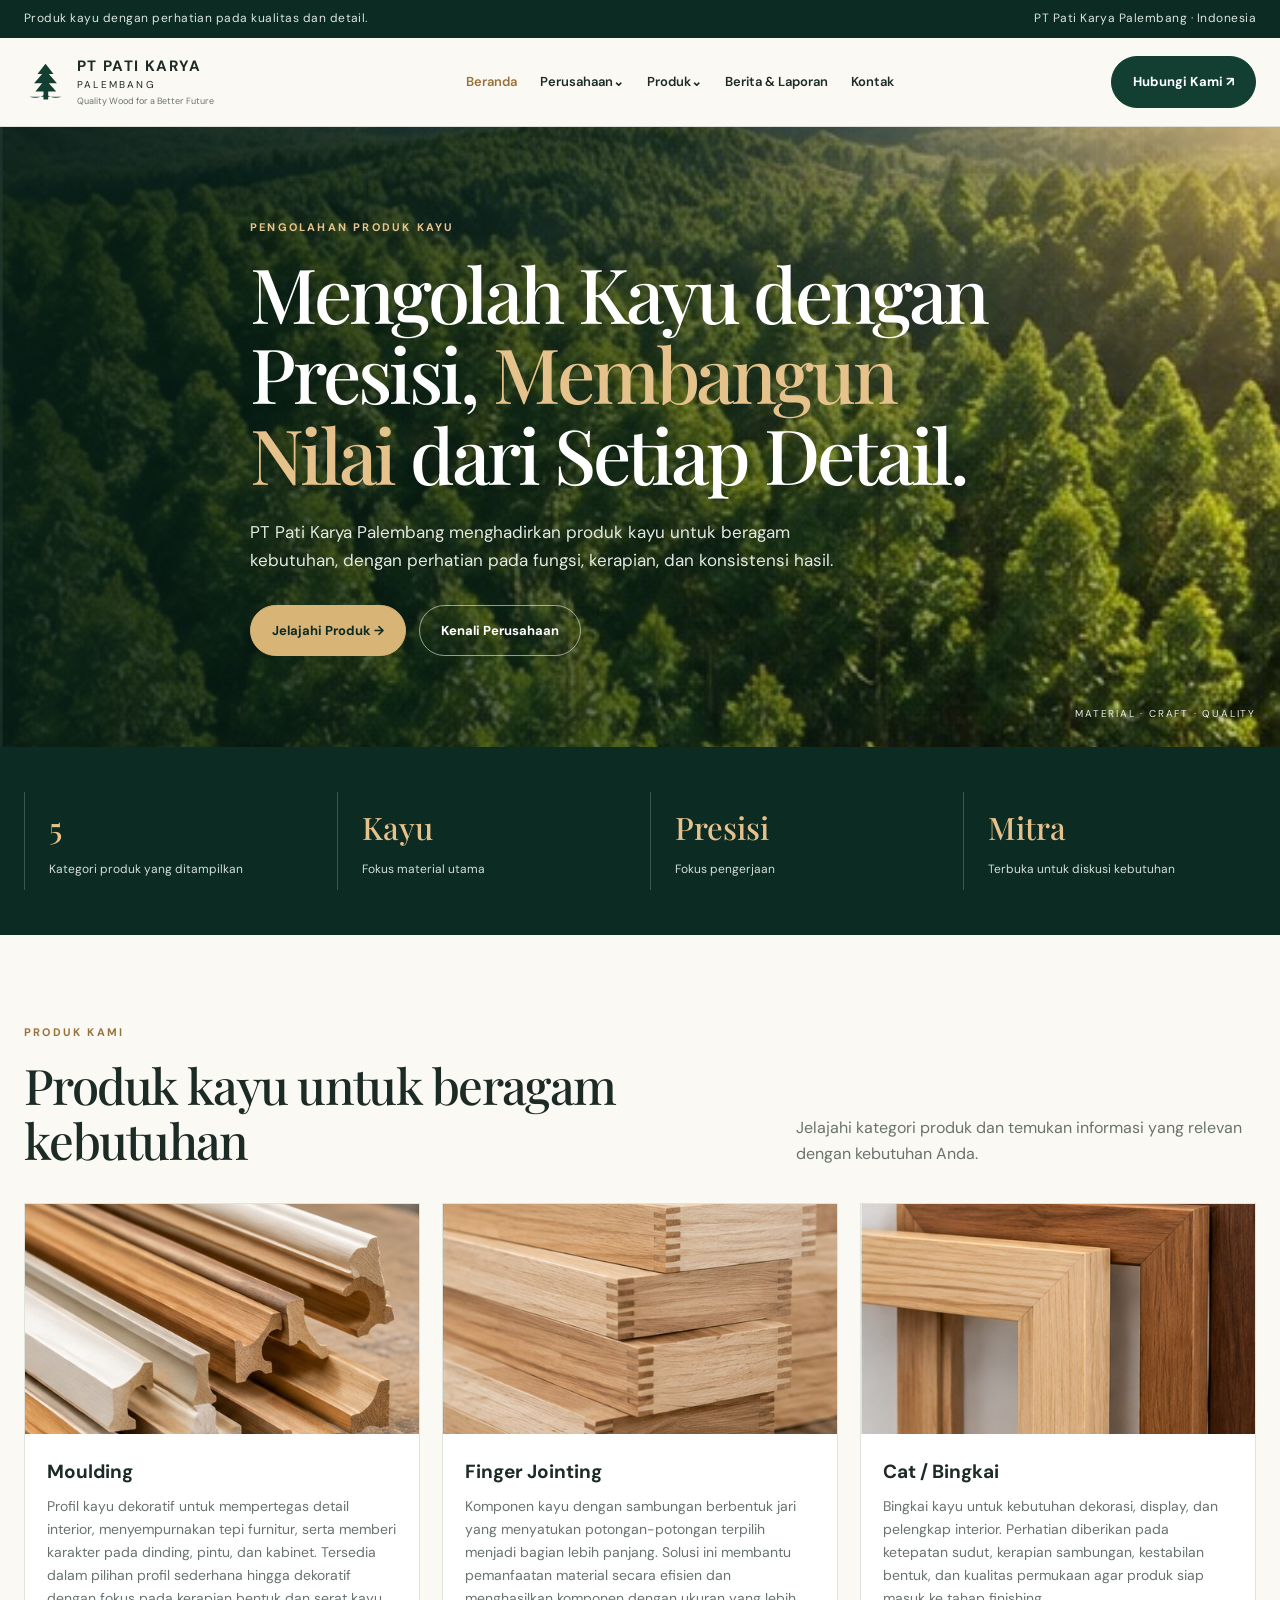
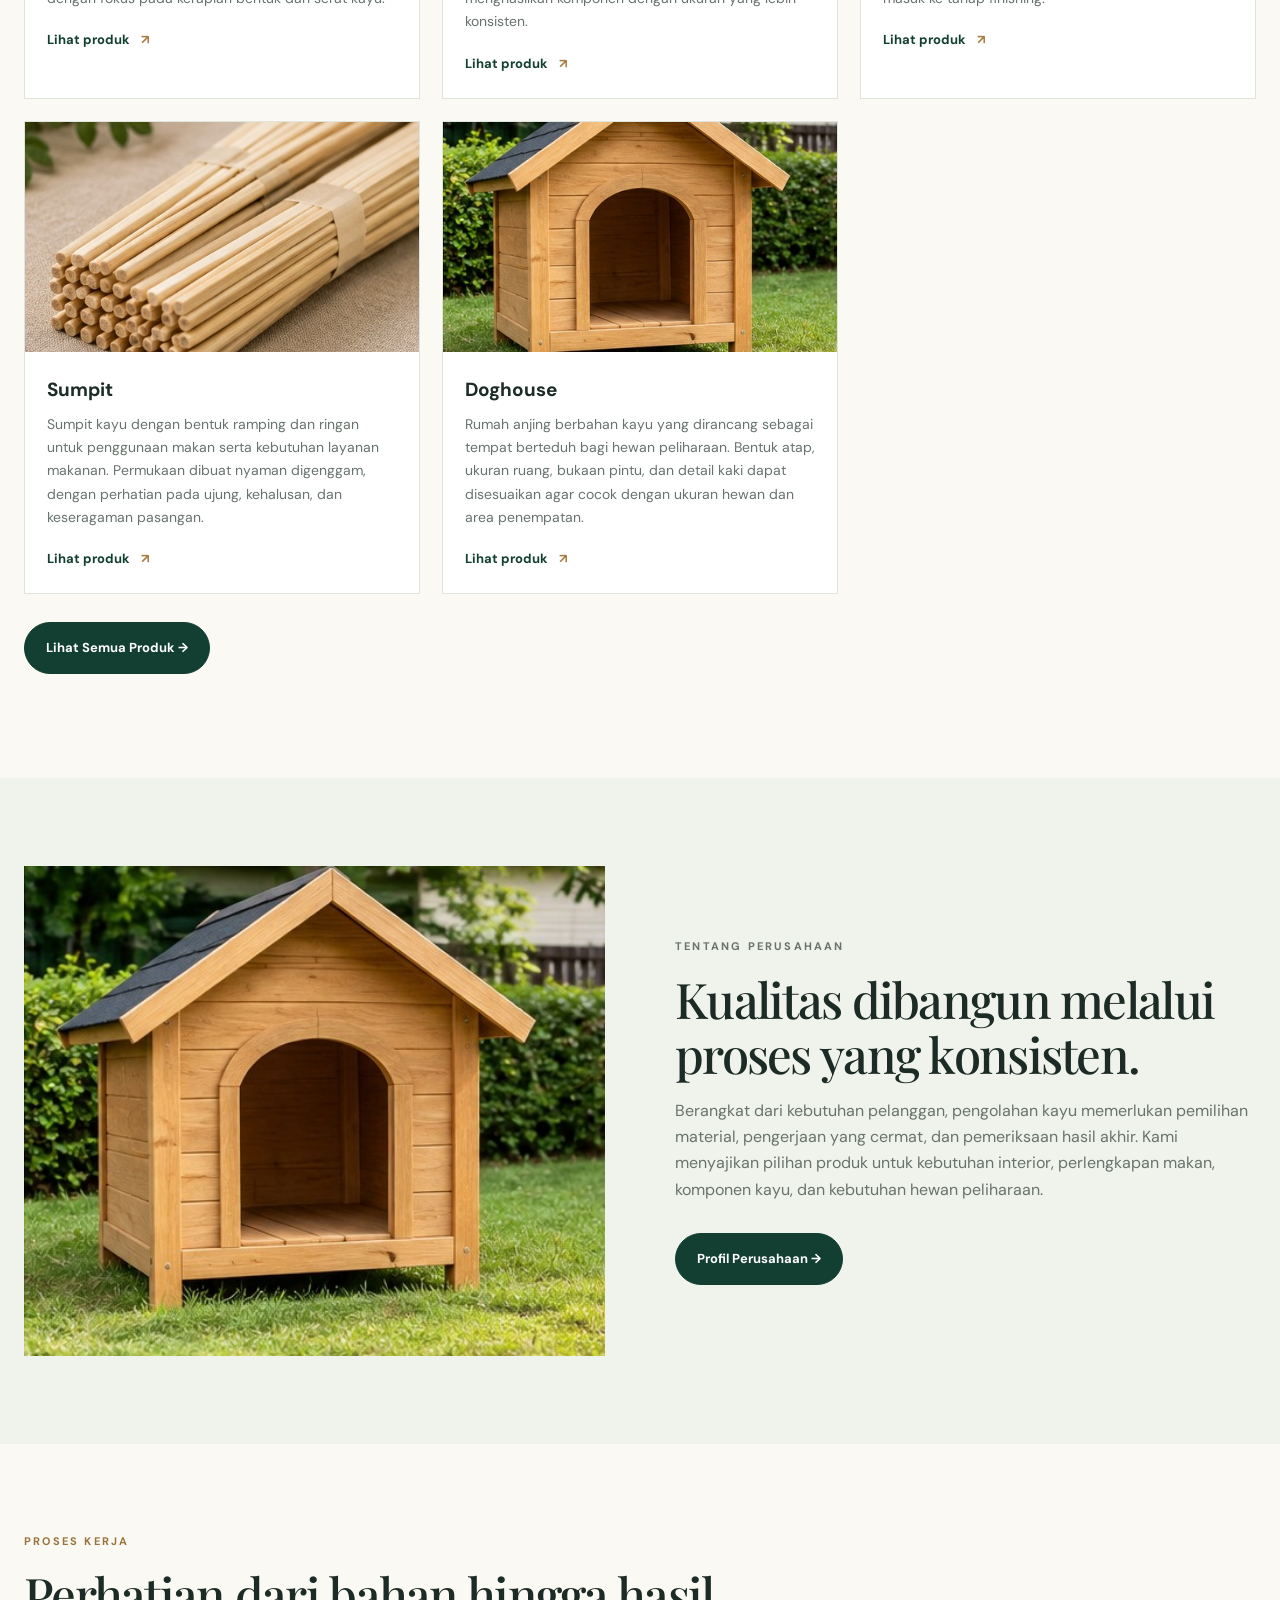
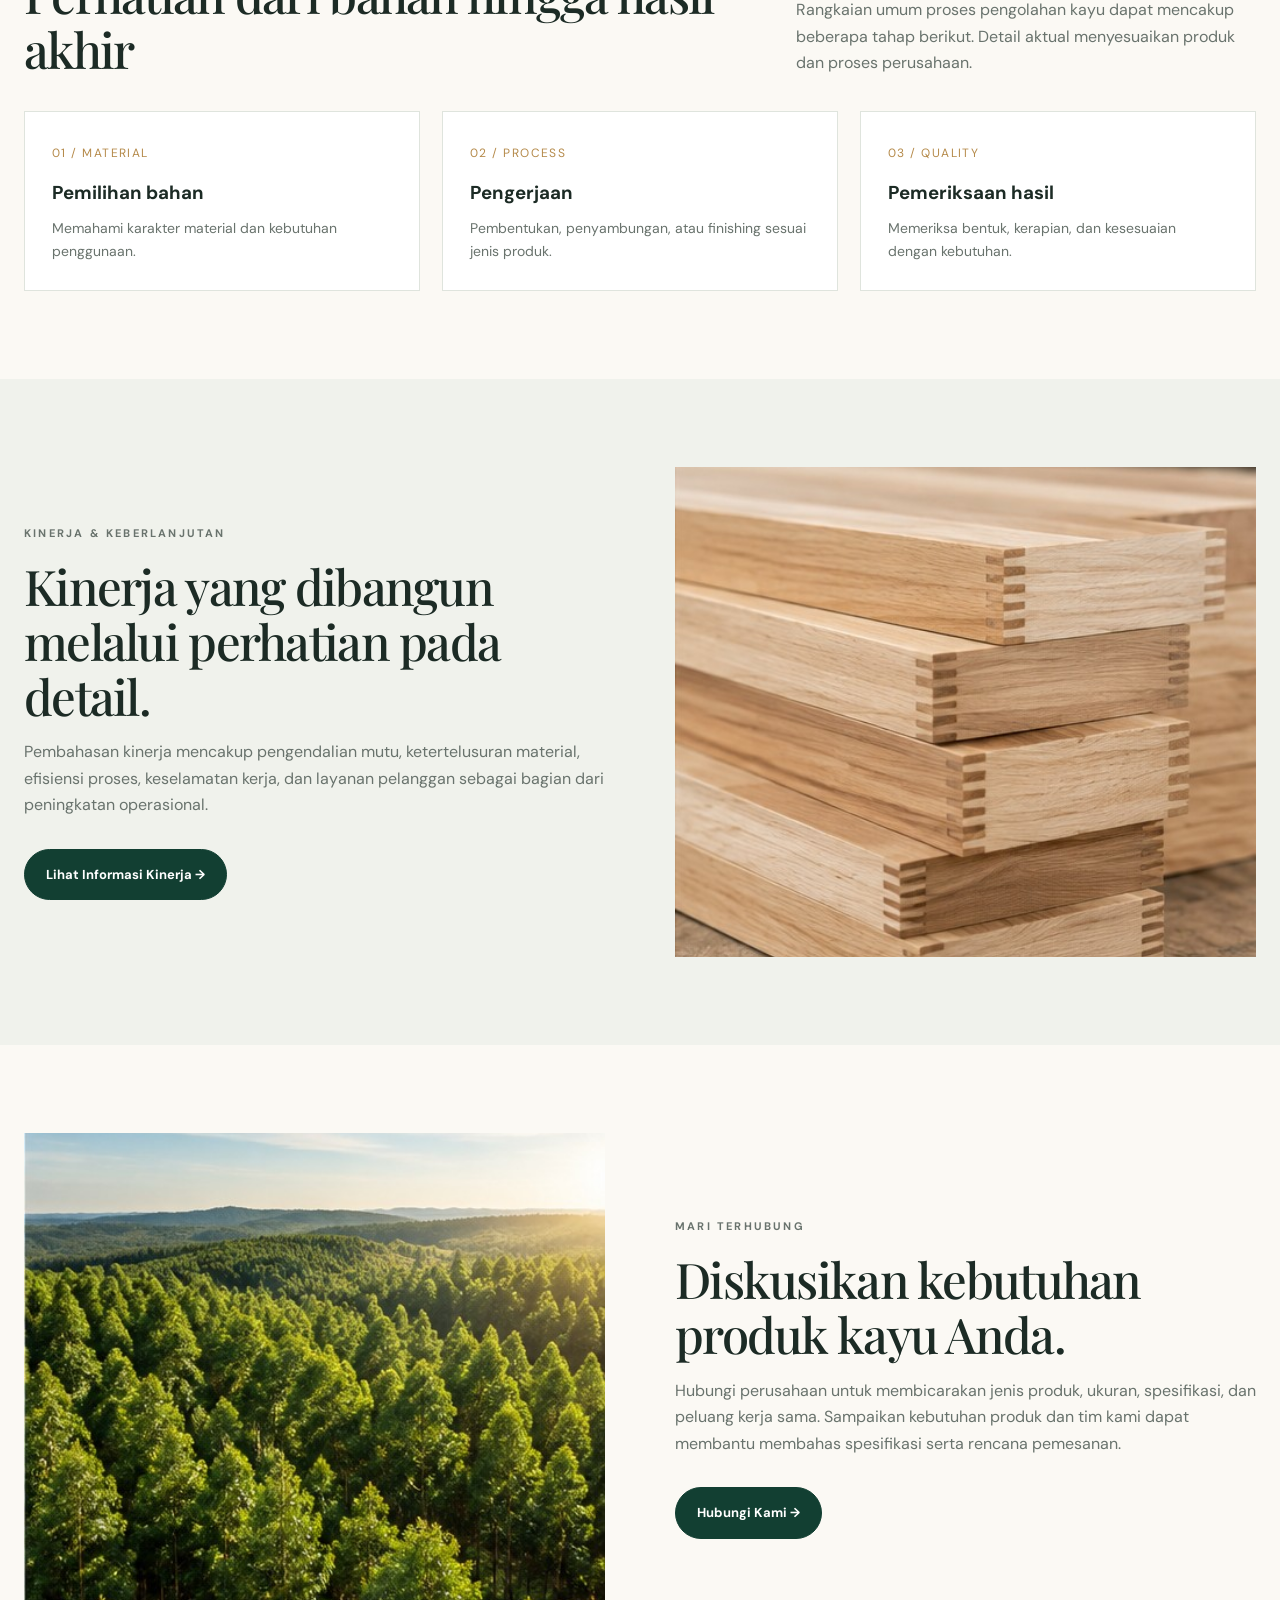
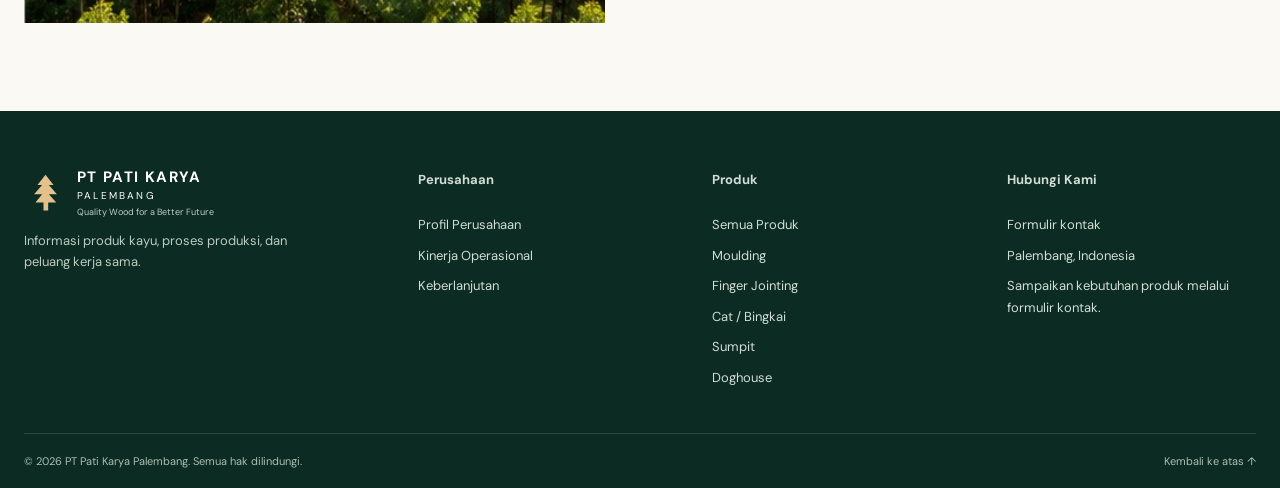
==== index.html @ ce8e6526 "Upload website PT Pati Karya Palembang" ====
<!doctype html><html lang="id"><head><meta charset="utf-8"><meta name="viewport" content="width=device-width,initial-scale=1"><meta name="description" content="Website resmi PT Pati Karya Palembang, informasi perusahaan dan produk kayu."><meta name="theme-color" content="#123f32"><title>Beranda | PT Pati Karya Palembang</title><link rel="stylesheet" href="assets/css/style.css"></head><body id="top"><div class="topbar"><div class="container"><span>Produk kayu dengan perhatian pada kualitas dan detail.</span><span>PT Pati Karya Palembang · Indonesia</span></div></div><header class="header"><div class="container nav"><a class="brand" href="index.html"><span class="brand-mark"><svg viewBox="0 0 64 64"><path d="M32 5 20 20h7L15 34h12L17 46h12v12h7V46h12L37 34h12L37 20h7L32 5Z"/><path d="M8 54c10 3 17 1 24-4 7 5 14 7 24 4"/></svg></span><span class="brand-copy"><strong>PT PATI KARYA</strong><small>PALEMBANG</small><em>Quality Wood for a Better Future</em></span></a><button class="menu-toggle" aria-label="Buka navigasi" aria-expanded="false">☰</button><nav class="navlinks"><a class="current" href="index.html">Beranda</a><div class="navgroup"><button type="button" aria-haspopup="true">Perusahaan⌄</button><div class="dropdown"><a href="perusahaan.html">Profil Perusahaan</a><a href="kinerja.html">Kinerja Operasional</a><a href="keberlanjutan.html">Keberlanjutan</a></div></div><div class="navgroup"><button type="button" aria-haspopup="true">Produk⌄</button><div class="dropdown"><a href="produk.html">Semua Produk</a><a href="produk/moulding.html">Moulding</a><a href="produk/finger-jointing.html">Finger Jointing</a><a href="produk/cat-bingkai.html">Cat / Bingkai</a><a href="produk/sumpit.html">Sumpit</a><a href="produk/doghouse.html">Doghouse</a></div></div><a class="" href="berita.html">Berita & Laporan</a><a class="" href="kontak.html">Kontak</a></nav><a class="nav-cta" href="kontak.html">Hubungi Kami ↗</a></div></header><main><section class="hero"><div class="container hero-inner"><p class="eyebrow light">PENGOLAHAN PRODUK KAYU</p><h1>Mengolah Kayu dengan Presisi, <span>Membangun Nilai</span> dari Setiap Detail.</h1><p>PT Pati Karya Palembang menghadirkan produk kayu untuk beragam kebutuhan, dengan perhatian pada fungsi, kerapian, dan konsistensi hasil.</p><div class="hero-actions"><a class="btn gold" href="produk.html">Jelajahi Produk →</a><a class="btn ghost" href="perusahaan.html">Kenali Perusahaan</a></div></div><span class="hero-caption">Material · Craft · Quality</span></section>
<section class="metric-band"><div class="container metrics"><div class="metric"><strong>5</strong><span>Kategori produk yang ditampilkan</span></div><div class="metric"><strong>Kayu</strong><span>Fokus material utama</span></div><div class="metric"><strong>Presisi</strong><span>Fokus pengerjaan</span></div><div class="metric"><strong>Mitra</strong><span>Terbuka untuk diskusi kebutuhan</span></div></div></section>
<section class="section"><div class="container"><div class="section-head"><div><p class="eyebrow">PRODUK KAMI</p><h2>Produk kayu untuk beragam kebutuhan</h2></div><p>Jelajahi kategori produk dan temukan informasi yang relevan dengan kebutuhan Anda.</p></div><div class="grid product-grid"><article class="card"><img src="assets/img/moulding.jpg" alt="Moulding berbahan kayu"><div class="card-body"><h3>Moulding</h3><p>Profil kayu dekoratif untuk mempertegas detail interior, menyempurnakan tepi furnitur, serta memberi karakter pada dinding, pintu, dan kabinet. Tersedia dalam pilihan profil sederhana hingga dekoratif dengan fokus pada kerapian bentuk dan serat kayu.</p><a class="text-link" href="produk/moulding.html">Lihat produk <span>↗</span></a></div></article><article class="card"><img src="assets/img/finger-jointing.jpg" alt="Finger Jointing berbahan kayu"><div class="card-body"><h3>Finger Jointing</h3><p>Komponen kayu dengan sambungan berbentuk jari yang menyatukan potongan-potongan terpilih menjadi bagian lebih panjang. Solusi ini membantu pemanfaatan material secara efisien dan menghasilkan komponen dengan ukuran yang lebih konsisten.</p><a class="text-link" href="produk/finger-jointing.html">Lihat produk <span>↗</span></a></div></article><article class="card"><img src="assets/img/cat-bingkai.jpg" alt="Cat / Bingkai berbahan kayu"><div class="card-body"><h3>Cat / Bingkai</h3><p>Bingkai kayu untuk kebutuhan dekorasi, display, dan pelengkap interior. Perhatian diberikan pada ketepatan sudut, kerapian sambungan, kestabilan bentuk, dan kualitas permukaan agar produk siap masuk ke tahap finishing.</p><a class="text-link" href="produk/cat-bingkai.html">Lihat produk <span>↗</span></a></div></article><article class="card"><img src="assets/img/sumpit.jpg" alt="Sumpit berbahan kayu"><div class="card-body"><h3>Sumpit</h3><p>Sumpit kayu dengan bentuk ramping dan ringan untuk penggunaan makan serta kebutuhan layanan makanan. Permukaan dibuat nyaman digenggam, dengan perhatian pada ujung, kehalusan, dan keseragaman pasangan.</p><a class="text-link" href="produk/sumpit.html">Lihat produk <span>↗</span></a></div></article><article class="card"><img src="assets/img/doghouse.jpg" alt="Doghouse berbahan kayu"><div class="card-body"><h3>Doghouse</h3><p>Rumah anjing berbahan kayu yang dirancang sebagai tempat berteduh bagi hewan peliharaan. Bentuk atap, ukuran ruang, bukaan pintu, dan detail kaki dapat disesuaikan agar cocok dengan ukuran hewan dan area penempatan.</p><a class="text-link" href="produk/doghouse.html">Lihat produk <span>↗</span></a></div></article></div><p style="margin-top:28px"><a class="btn" href="produk.html">Lihat Semua Produk →</a></p></div></section>
<section class="section alt"><div class="container split"><img class="split-image" src="assets/img/doghouse.jpg" alt="Pekerjaan dan proses di lingkungan industri"><div class="split-copy"><p class="eyebrow">TENTANG PERUSAHAAN</p><h2>Kualitas dibangun melalui proses yang konsisten.</h2><p>Berangkat dari kebutuhan pelanggan, pengolahan kayu memerlukan pemilihan material, pengerjaan yang cermat, dan pemeriksaan hasil akhir. Kami menyajikan pilihan produk untuk kebutuhan interior, perlengkapan makan, komponen kayu, dan kebutuhan hewan peliharaan.</p><a class="btn" href="perusahaan.html">Profil Perusahaan →</a></div></div></section>
<section class="section"><div class="container"><div class="section-head"><div><p class="eyebrow">PROSES KERJA</p><h2>Perhatian dari bahan hingga hasil akhir</h2></div><p>Rangkaian umum proses pengolahan kayu dapat mencakup beberapa tahap berikut. Detail aktual menyesuaikan produk dan proses perusahaan.</p></div><div class="grid feature-grid"><article class="feature"><span class="num">01 / MATERIAL</span><h3>Pemilihan bahan</h3><p>Memahami karakter material dan kebutuhan penggunaan.</p></article><article class="feature"><span class="num">02 / PROCESS</span><h3>Pengerjaan</h3><p>Pembentukan, penyambungan, atau finishing sesuai jenis produk.</p></article><article class="feature"><span class="num">03 / QUALITY</span><h3>Pemeriksaan hasil</h3><p>Memeriksa bentuk, kerapian, dan kesesuaian dengan kebutuhan.</p></article></div></div></section>
<section class="section alt"><div class="container split"><div class="split-copy"><p class="eyebrow">KINERJA & KEBERLANJUTAN</p><h2>Kinerja yang dibangun melalui perhatian pada detail.</h2><p>Pembahasan kinerja mencakup pengendalian mutu, ketertelusuran material, efisiensi proses, keselamatan kerja, dan layanan pelanggan sebagai bagian dari peningkatan operasional.</p><a class="btn" href="kinerja.html">Lihat Informasi Kinerja →</a></div><img class="split-image" src="assets/img/finger-jointing.jpg" alt="Tumpukan material kayu"></div></section>
<section class="section"><div class="container split"><img class="split-image" src="assets/img/forest.jpg" alt="Hutan hijau"><div class="split-copy"><p class="eyebrow">MARI TERHUBUNG</p><h2>Diskusikan kebutuhan produk kayu Anda.</h2><p>Hubungi perusahaan untuk membicarakan jenis produk, ukuran, spesifikasi, dan peluang kerja sama. Sampaikan kebutuhan produk dan tim kami dapat membantu membahas spesifikasi serta rencana pemesanan.</p><a class="btn" href="kontak.html">Hubungi Kami →</a></div></div></section></main><footer class="footer"><div class="container footer-main"><div><a class="brand brand-footer" href="index.html"><span class="brand-mark"><svg viewBox="0 0 64 64"><path d="M32 5 20 20h7L15 34h12L17 46h12v12h7V46h12L37 34h12L37 20h7L32 5Z"/></svg></span><span class="brand-copy"><strong>PT PATI KARYA</strong><small>PALEMBANG</small><em>Quality Wood for a Better Future</em></span></a><p class="footer-tagline">Informasi produk kayu, proses produksi, dan peluang kerja sama.</p></div><div class="footer-links"><h3>Perusahaan</h3><a href="perusahaan.html">Profil Perusahaan</a><a href="kinerja.html">Kinerja Operasional</a><a href="keberlanjutan.html">Keberlanjutan</a></div><div class="footer-links"><h3>Produk</h3><a href="produk.html">Semua Produk</a><a href="produk/moulding.html">Moulding</a><a href="produk/finger-jointing.html">Finger Jointing</a><a href="produk/cat-bingkai.html">Cat / Bingkai</a><a href="produk/sumpit.html">Sumpit</a><a href="produk/doghouse.html">Doghouse</a></div><div class="footer-links"><h3>Hubungi Kami</h3><a href="kontak.html">Formulir kontak</a><span>Palembang, Indonesia</span><span>Sampaikan kebutuhan produk melalui formulir kontak.</span></div></div><div class="container footer-bottom"><span>© <span data-year></span> PT Pati Karya Palembang. Semua hak dilindungi.</span><a href="#top">Kembali ke atas ↑</a></div></footer><script src="assets/js/main.js"></script></body></html>
---- assets/css/style.css ----
@import url('https://fonts.googleapis.com/css2?family=DM+Sans:wght@400;500;600;700&family=Playfair+Display:wght@500;600;700&display=swap');
:root{--green:#123f32;--deep:#0b2b23;--sage:#e8eee7;--gold:#d9b477;--cream:#fbf9f4;--ink:#1c2b25;--muted:#69736d;--line:#dfe4dd;--white:#fff;--max:1240px}*{box-sizing:border-box}html{scroll-behavior:smooth}body{margin:0;background:var(--cream);color:var(--ink);font-family:'DM Sans',sans-serif;line-height:1.65}a{color:inherit;text-decoration:none}img{max-width:100%;display:block}.container{width:min(var(--max),calc(100% - 48px));margin:auto}.topbar{background:var(--deep);color:#dce6df;font-size:12px;letter-spacing:.04em}.topbar .container{display:flex;justify-content:space-between;padding:9px 0}.header{position:sticky;top:0;z-index:20;background:rgba(251,249,244,.97);backdrop-filter:blur(14px);border-bottom:1px solid rgba(18,63,50,.12)}.nav{height:88px;display:flex;align-items:center;justify-content:space-between;gap:26px}.brand{display:flex;align-items:center;gap:10px;min-width:225px}.brand-mark{width:43px;height:48px;color:var(--green)}.brand-mark svg{width:100%;height:100%;fill:currentColor}.brand-copy{display:flex;flex-direction:column;line-height:1.12}.brand-copy strong{font-size:15px;letter-spacing:.09em}.brand-copy small{font-size:10px;letter-spacing:.22em;margin-top:4px}.brand-copy em{font-size:9px;color:var(--muted);margin-top:6px;font-style:normal}.navlinks{display:flex;align-items:center;gap:23px;font-size:13px;font-weight:600}.navlinks>a,.navgroup>button{border:0;background:none;font:inherit;color:var(--ink);cursor:pointer;padding:12px 0}.navlinks a:hover,.navgroup>button:hover,.navlinks .current{color:#98713a}.navgroup{position:relative}.dropdown{display:none;position:absolute;top:100%;left:-24px;min-width:240px;background:white;box-shadow:0 18px 50px #10291c1a;border:1px solid var(--line);padding:12px;border-radius:3px}.dropdown a{display:block;padding:11px 13px;font-weight:500}.dropdown a:hover{background:var(--sage)}.navgroup:hover .dropdown,.navgroup:focus-within .dropdown{display:block}.nav-cta,.btn{display:inline-flex;align-items:center;justify-content:center;gap:18px;padding:14px 21px;background:var(--green);color:white;border-radius:40px;font-size:13px;font-weight:700;transition:.2s;border:1px solid var(--green)}.nav-cta:hover,.btn:hover{background:var(--deep);transform:translateY(-2px)}.menu-toggle{display:none;background:none;border:0;font-size:25px;color:var(--green)}.hero{min-height:620px;display:flex;align-items:center;position:relative;isolation:isolate;color:white;background:#183b2d url('../img/forest.jpg') center/cover}.hero:before{content:'';position:absolute;inset:0;background:linear-gradient(90deg,rgba(6,29,22,.88),rgba(7,32,23,.56) 52%,rgba(7,32,23,.08));z-index:-1}.hero-inner{padding:90px 0;max-width:780px}.eyebrow{font-size:11px;font-weight:700;letter-spacing:.2em;color:#99733c;text-transform:uppercase;margin:0 0 17px}.eyebrow.light{color:#e7c58f}.hero h1,.page-hero h1{font-family:'Playfair Display',serif;font-weight:500;font-size:clamp(44px,6vw,76px);line-height:1.06;letter-spacing:-.04em;margin:0 0 24px}.hero h1 span{color:#e5c18b}.hero p:not(.eyebrow){font-size:17px;color:#e2e9e3;max-width:620px}.hero-actions{display:flex;gap:13px;flex-wrap:wrap;margin-top:30px}.btn.gold{background:var(--gold);border-color:var(--gold);color:var(--deep)}.btn.ghost{background:transparent;border-color:#ffffff8c}.btn.ghost:hover{background:#ffffff18}.hero-caption{position:absolute;bottom:24px;right:max(24px,calc((100% - var(--max))/2));font-size:10px;letter-spacing:.18em;color:#e3e8e3;text-transform:uppercase}.page-hero{background:var(--green);color:white;padding:90px 0 82px;position:relative;overflow:hidden}.page-hero:after{content:'';position:absolute;width:460px;height:460px;border:1px solid #ffffff22;border-radius:50%;right:-100px;top:-180px;box-shadow:0 0 0 50px #ffffff08,0 0 0 100px #ffffff06}.page-hero .container{position:relative;z-index:1}.page-hero h1{font-size:clamp(42px,5vw,66px);max-width:850px}.page-hero p:not(.eyebrow){max-width:740px;color:#d7e1d9;font-size:16px}.breadcrumb{font-size:12px;color:#d7e1d9;margin-bottom:22px}.section{padding:88px 0}.section.alt{background:#f0f2ec}.section-head{display:flex;justify-content:space-between;align-items:end;gap:35px;margin-bottom:35px}.section-head h2,.split-copy h2,.contact-intro h2{font-family:'Playfair Display',serif;font-weight:500;line-height:1.12;letter-spacing:-.035em;font-size:clamp(32px,4vw,49px);margin:0}.section-head>p{max-width:460px;color:var(--muted);margin:0}.grid{display:grid;gap:22px}.product-grid{grid-template-columns:repeat(3,minmax(0,1fr))}.card{background:white;border:1px solid var(--line);overflow:hidden;transition:transform .25s,box-shadow .25s}.card:hover{transform:translateY(-5px);box-shadow:0 18px 45px #10291c12}.card img{width:100%;height:230px;object-fit:cover;background:#dce3da}.card-body{padding:22px}.card h3{font-size:19px;margin:0 0 8px}.card p{color:var(--muted);font-size:14px;margin:0 0 16px}.text-link{font-weight:700;color:var(--green);font-size:13px}.text-link span{padding-left:8px;color:#a77c3f}.split{display:grid;grid-template-columns:1fr 1fr;align-items:center;gap:70px}.split-image{width:100%;height:490px;object-fit:cover}.split-copy p{color:var(--muted)}.split-copy .btn{margin-top:14px}.metric-band{background:var(--deep);color:white;padding:45px 0}.metrics{display:grid;grid-template-columns:repeat(4,1fr);gap:20px}.metric{padding:10px 24px;border-left:1px solid #ffffff35}.metric strong{display:block;font-family:'Playfair Display',serif;font-size:31px;font-weight:500;color:#e6c18b}.metric span{display:block;color:#d4ded6;font-size:12px;margin-top:7px}.notice{background:#fff7e8;border-left:3px solid var(--gold);padding:16px 18px;color:#66553d;font-size:13px;margin:25px 0}.feature-grid{grid-template-columns:repeat(3,1fr)}.feature{padding:27px;background:white;border:1px solid var(--line)}.feature .num{color:#b58a4a;font-size:12px;letter-spacing:.12em}.feature h3{margin:12px 0 8px}.feature p{margin:0;color:var(--muted);font-size:14px}.timeline{border-left:1px solid #b9c5b8;margin-left:8px;padding-left:30px}.timeline-item{position:relative;padding-bottom:28px}.timeline-item:before{content:'';position:absolute;left:-36px;top:7px;width:11px;height:11px;background:var(--gold);border-radius:50%}.timeline-item h3{margin:0 0 6px}.timeline-item p{margin:0;color:var(--muted)}.detail-layout{display:grid;grid-template-columns:1.1fr .9fr;gap:55px;align-items:start}.detail-layout>img{width:100%;height:480px;object-fit:cover}.spec-list{list-style:none;padding:0;margin:25px 0}.spec-list li{padding:13px 0;border-bottom:1px solid var(--line);display:flex;gap:15px}.spec-list li:before{content:'✓';color:#a77c3f;font-weight:700}.data-grid{grid-template-columns:repeat(3,1fr)}.data-card{border:1px solid var(--line);padding:26px;background:white}.data-card .label{font-size:11px;letter-spacing:.12em;color:var(--muted);text-transform:uppercase}.data-card h3{font-family:'Playfair Display',serif;font-size:25px;font-weight:500;margin:10px 0}.data-card p{color:var(--muted);font-size:13px;margin:0}.report-grid{grid-template-columns:repeat(2,1fr)}.report-card{padding:28px;border:1px solid var(--line);background:white;display:flex;gap:20px}.report-icon{width:56px;height:66px;flex:none;background:var(--sage);display:grid;place-items:center;color:var(--green);font-size:24px}.report-card h3{margin:0 0 8px}.report-card p{color:var(--muted);font-size:13px;margin:0 0 12px}.news-grid{grid-template-columns:repeat(3,1fr)}.news-card .date{font-size:11px;color:#99733c;letter-spacing:.12em}.contact-grid{display:grid;grid-template-columns:.9fr 1.1fr;gap:65px}.contact-box{background:white;border:1px solid var(--line);padding:32px}.contact-row{padding:15px 0;border-bottom:1px solid var(--line)}.contact-row small{display:block;color:var(--muted);font-size:12px}.contact-row strong{font-size:15px;font-weight:600}.form{display:grid;gap:15px}.form label{font-size:12px;font-weight:700}.form input,.form textarea,.form select{display:block;width:100%;padding:13px 14px;margin-top:7px;border:1px solid #cfd8cf;background:#fff;font:inherit;font-size:14px;border-radius:0}.form textarea{min-height:130px;resize:vertical}.footer{background:var(--deep);color:white;padding:58px 0 0}.footer-main{display:grid;grid-template-columns:1.4fr 1fr 1fr 1fr;gap:45px;padding-bottom:45px}.brand-footer{color:white}.brand-footer .brand-mark{color:#e3c18d}.brand-footer .brand-copy em{color:#c0cec3}.footer-tagline{color:#bdcbc1;font-size:13px;max-width:300px}.footer h3{font-size:13px;margin:0 0 15px}.footer-links{display:flex;flex-direction:column;gap:9px;font-size:13px;color:#d2ddd4}.footer-links a:hover{color:#e3c18d}.footer-bottom{border-top:1px solid #ffffff24;padding:18px 0;display:flex;justify-content:space-between;font-size:11px;color:#aebdb2}.pill{display:inline-block;border:1px solid #cbd6cb;padding:5px 10px;border-radius:30px;font-size:11px;color:var(--green);margin:3px}.mobile-cta{display:none}
@media(max-width:1000px){.navlinks{gap:13px}.nav-cta{display:none}.brand{min-width:200px}.split{gap:35px}.footer-main{grid-template-columns:1fr 1fr}.hero{min-height:570px}}
@media(max-width:760px){.container{width:min(var(--max),calc(100% - 34px))}.topbar .container{gap:10px}.topbar .container span:last-child{display:none}.nav{height:74px}.menu-toggle{display:block}.navlinks{display:none;position:absolute;top:74px;left:0;right:0;background:var(--cream);padding:14px 24px 24px;align-items:stretch;flex-direction:column;gap:0;border-bottom:1px solid var(--line);box-shadow:0 15px 25px #10291c12}.navlinks.open{display:flex}.navlinks>a,.navgroup>button{display:block;width:100%;text-align:left;padding:12px 0}.dropdown{position:static;box-shadow:none;border:0;background:#f0f2ec;padding:4px 12px;min-width:0}.navgroup:hover .dropdown{display:none}.navgroup.expanded .dropdown{display:block}.hero{min-height:600px}.hero-inner{padding:75px 0}.hero p:not(.eyebrow){font-size:15px}.section{padding:65px 0}.section-head{display:block}.section-head>p{margin-top:17px}.product-grid,.feature-grid,.data-grid,.news-grid{grid-template-columns:1fr 1fr}.card img{height:190px}.split,.detail-layout,.contact-grid{grid-template-columns:1fr;gap:28px}.split-image{height:330px}.metrics{grid-template-columns:1fr 1fr}.metric{padding:10px 14px}.page-hero{padding:66px 0}.page-hero h1{font-size:43px}.detail-layout>img{height:330px}.footer-main{gap:30px}.report-grid{grid-template-columns:1fr}.hero-caption{display:none}}
@media(max-width:480px){.product-grid,.feature-grid,.data-grid,.news-grid{grid-template-columns:1fr}.card img{height:230px}.metrics{grid-template-columns:1fr 1fr}.metric strong{font-size:26px}.footer-main{grid-template-columns:1fr}.footer-bottom{gap:10px;flex-direction:column}.brand{min-width:0}.brand-copy strong{font-size:13px}.hero h1{font-size:43px}.hero-actions .btn{width:100%}}

/* Content-rich corporate report components */
.news-card{background:#fff;border:1px solid var(--line);overflow:hidden}.news-card img{width:100%;height:220px;object-fit:cover}.news-card .news-body{padding:22px}.news-card h3{font-size:19px;line-height:1.35;margin:10px 0}.news-card p{font-size:14px;color:var(--muted)}.report-card .report-icon{border-radius:2px}.report-download{display:inline-flex;margin-top:8px;color:var(--green);font-size:13px;font-weight:700;border-bottom:1px solid var(--gold);padding-bottom:3px}.kpi-value{font-family:'Playfair Display',serif;font-size:31px;color:var(--green);margin:9px 0}.progress-track{height:7px;background:#e4e9e1;margin:12px 0 5px}.progress-track span{display:block;height:100%;background:var(--green)}.report-cover{background:var(--green);color:white;padding:34px;margin-bottom:24px}.report-cover h2{font-family:'Playfair Display',serif;font-size:30px;font-weight:500;margin:6px 0}.report-cover p{color:#d8e3da}


/* ========================================
   CONTACT PAGE - PT PATI KARYA PALEMBANG
======================================== */

.contact-section {
  background: var(--cream);
}

.contact-intro h2 {
  font-family: 'Playfair Display', serif;
  font-size: clamp(34px, 4vw, 47px);
  line-height: 1.15;
  font-weight: 500;
  margin: 0 0 18px;
}

.contact-description {
  color: var(--muted);
  font-size: 15px;
  margin-bottom: 25px;
}

.contact-intro .contact-box {
  padding: 28px;
  background: white;
  border: 1px solid var(--line);
}

.contact-row {
  display: flex;
  align-items: flex-start;
  gap: 16px;
  padding: 19px 0;
  border-bottom: 1px solid var(--line);
}

.contact-icon {
  width: 40px;
  height: 40px;
  flex-shrink: 0;
  display: grid;
  place-items: center;
  background: var(--sage);
  color: var(--green);
  font-size: 21px;
}

.contact-row small {
  display: block;
  color: var(--muted);
  font-size: 12px;
  margin-bottom: 5px;
}

.contact-row strong {
  display: block;
  font-size: 14px;
  font-weight: 600;
  overflow-wrap: anywhere;
}

.contact-row a:hover {
  color: #a77c3f;
}

.contact-actions {
  display: flex;
  flex-direction: column;
  align-items: flex-start;
  gap: 17px;
  margin-top: 25px;
}

.contact-actions .btn {
  width: 100%;
}

.contact-email-link {
  font-size: 13px;
  font-weight: 700;
  color: var(--green);
}

.contact-email-link:hover {
  color: #a77c3f;
}

/* CONTACT FORM */

.contact-form-wrapper {
  background: white;
  border: 1px solid var(--line);
  padding: 36px;
}

.form-heading {
  margin-bottom: 27px;
}

.form-heading h3 {
  font-family: 'Playfair Display', serif;
  font-size: 29px;
  font-weight: 500;
  margin: 0 0 10px;
  color: var(--ink);
}

.form-heading > p:last-child {
  color: var(--muted);
  font-size: 13px;
  margin: 0;
}

.form-row {
  display: grid;
  grid-template-columns: 1fr 1fr;
  gap: 17px;
}

.form label {
  display: block;
  color: var(--ink);
  font-size: 12px;
  font-weight: 700;
}

.form input,
.form textarea,
.form select {
  border: 1px solid var(--line);
  border-radius: 2px;
  padding: 14px 15px;
  background: #fff;
  color: var(--ink);
  font-family: 'DM Sans', sans-serif;
  font-size: 13px;
  transition: border-color .2s, box-shadow .2s;
}

.form input:focus,
.form textarea:focus,
.form select:focus {
  outline: none;
  border-color: var(--green);
  box-shadow: 0 0 0 3px rgba(18,63,50,.07);
}

.form input::placeholder,
.form textarea::placeholder {
  color: #9ba39d;
}

.form textarea {
  min-height: 145px;
  resize: vertical;
}

.contact-submit {
  width: 100%;
  cursor: pointer;
  font-family: 'DM Sans', sans-serif;
}

.form-note {
  font-size: 11px;
  color: var(--muted);
  line-height: 1.6;
  margin: 0;
}

/* MAP */

.map-section {
  background: #f0f2ec;
}

.map-wrapper {
  background: white;
  border: 1px solid var(--line);
  padding: 8px;
  overflow: hidden;
}

.map-wrapper iframe {
  display: block;
  width: 100%;
}

.map-caption {
  display: flex;
  justify-content: space-between;
  align-items: center;
  gap: 15px;
  padding: 17px 4px 0;
  color: var(--muted);
  font-size: 12px;
}

.map-caption a {
  color: var(--green);
  font-weight: 700;
}

.map-caption a:hover {
  color: #a77c3f;
}

/* COLLABORATION */

.collaboration-section {
  background: var(--deep);
  color: white;
}

.collaboration-inner {
  display: flex;
  justify-content: space-between;
  align-items: center;
  gap: 35px;
}

.collaboration-inner > div {
  max-width: 690px;
}

.collaboration-inner h2 {
  font-family: 'Playfair Display', serif;
  font-size: clamp(30px, 4vw, 43px);
  font-weight: 500;
  line-height: 1.2;
  margin: 0 0 14px;
}

.collaboration-inner p:not(.eyebrow) {
  color: #cbd8ce;
  font-size: 14px;
}

.collaboration-inner .btn {
  flex-shrink: 0;
}

/* RESPONSIVE CONTACT */

@media(max-width:760px) {
  .contact-form-wrapper {
    padding: 24px 19px;
  }

  .form-row {
    grid-template-columns: 1fr;
    gap: 0;
  }

  .contact-intro .contact-box {
    padding: 20px;
  }

  .collaboration-inner {
    flex-direction: column;
    align-items: flex-start;
  }

  .collaboration-inner .btn {
    width: 100%;
  }

  .map-caption {
    flex-direction: column;
    align-items: flex-start;
  }
}

@media(max-width:480px) {
  .contact-intro h2 {
    font-size: 35px;
  }

  .form-heading h3 {
    font-size: 25px;
  }

  .map-wrapper iframe {
    height: 300px;
  }
}
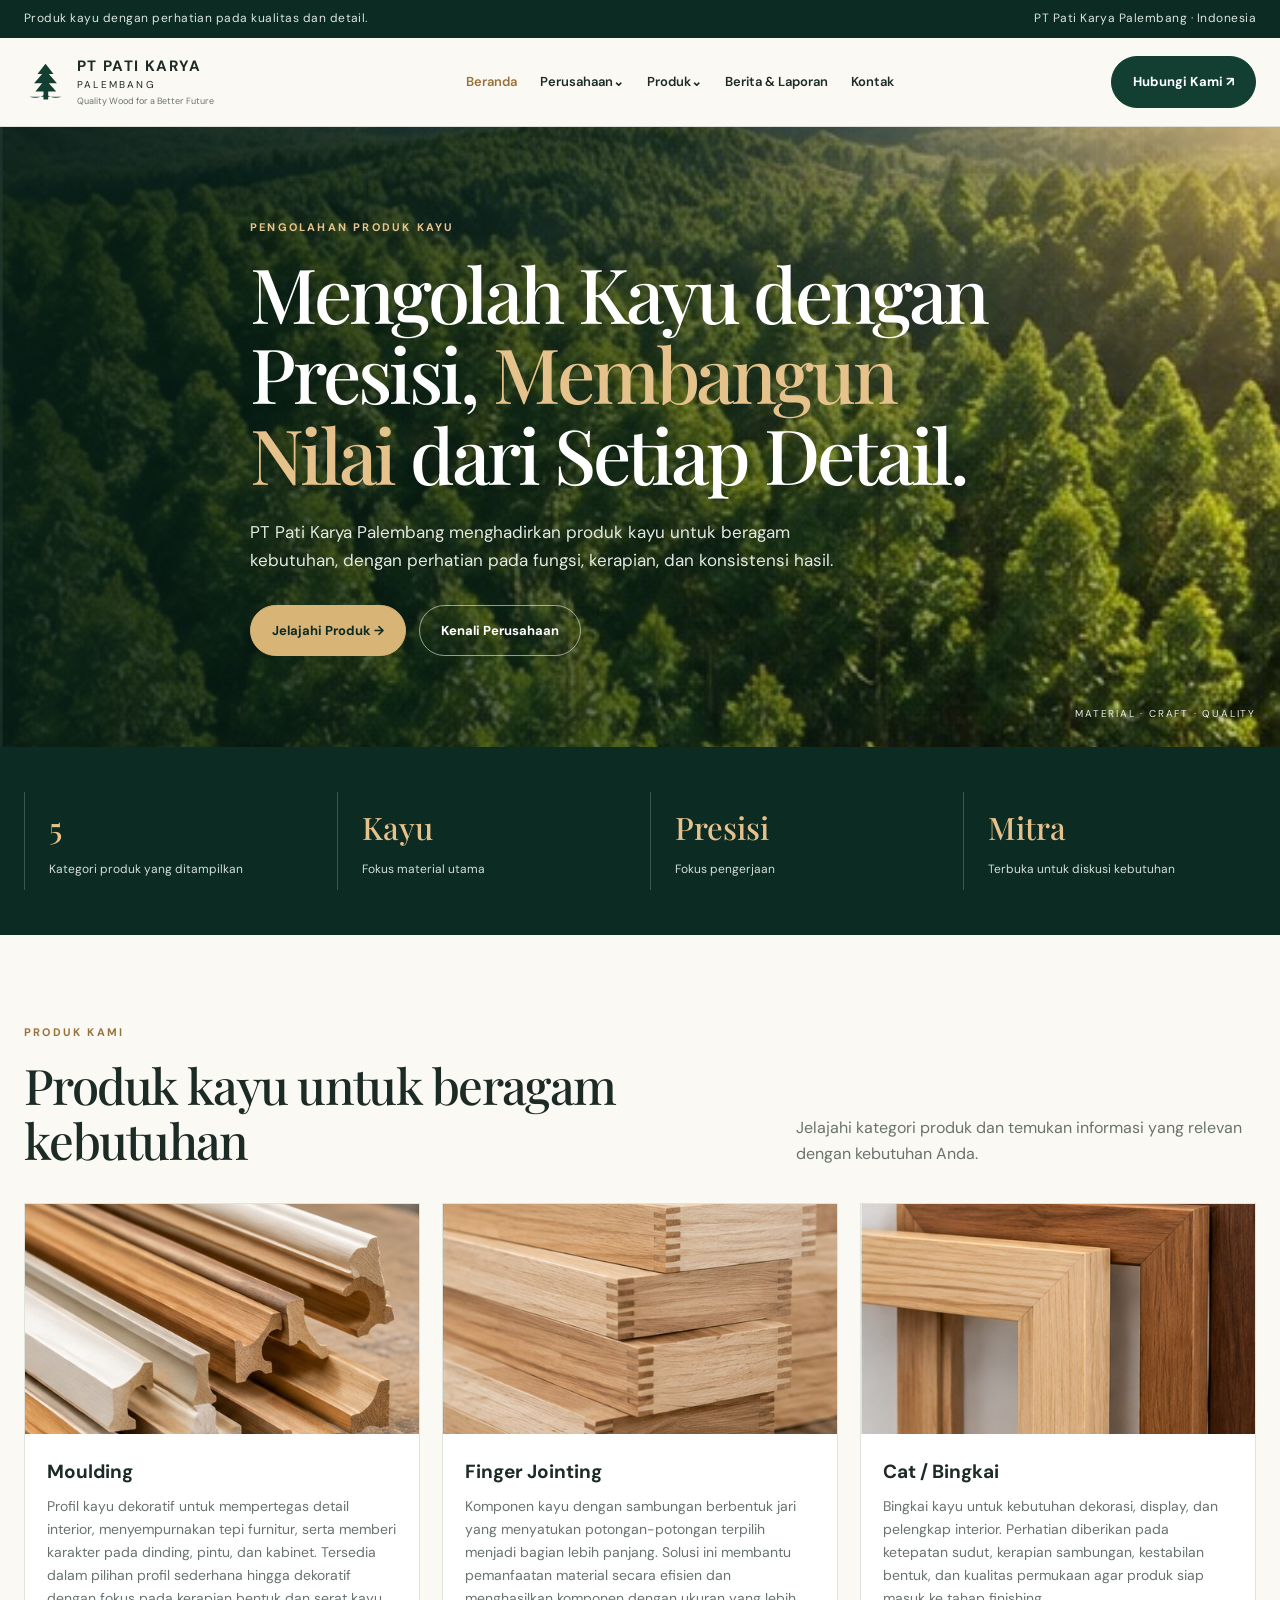
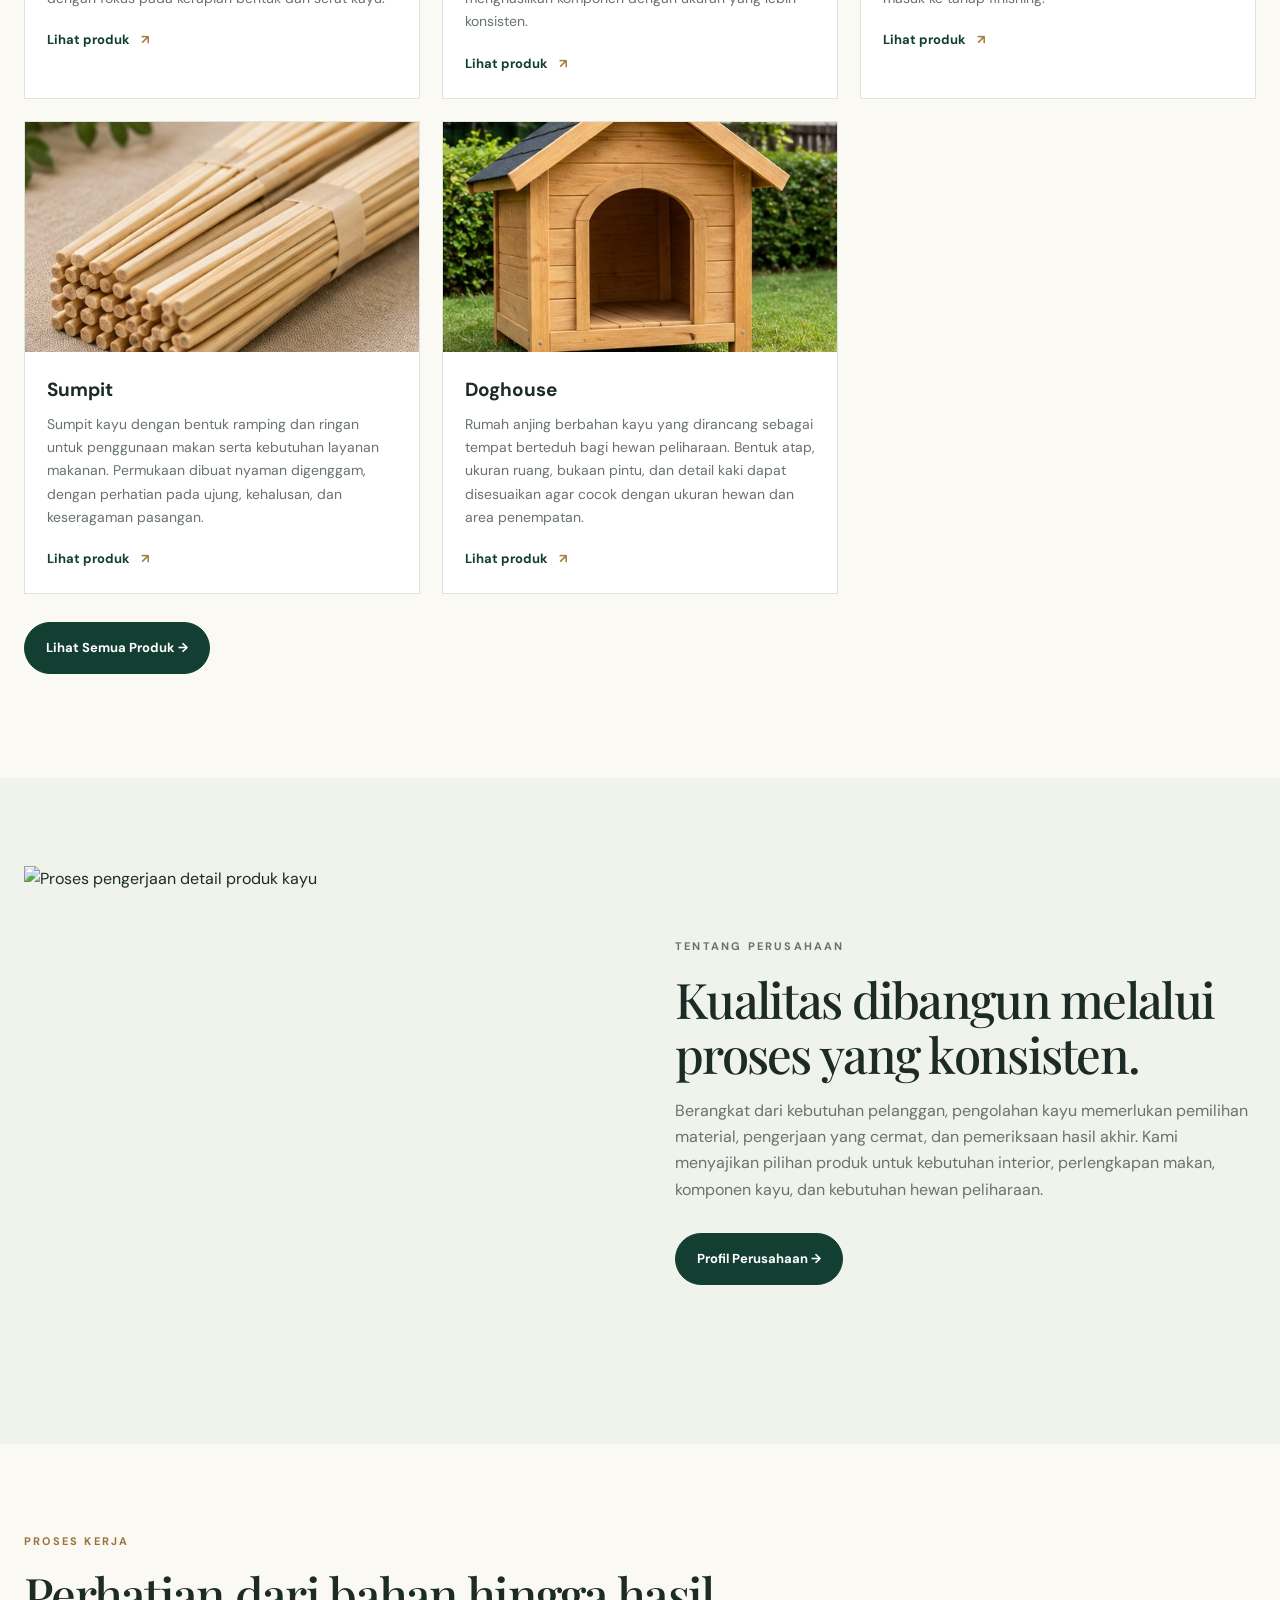
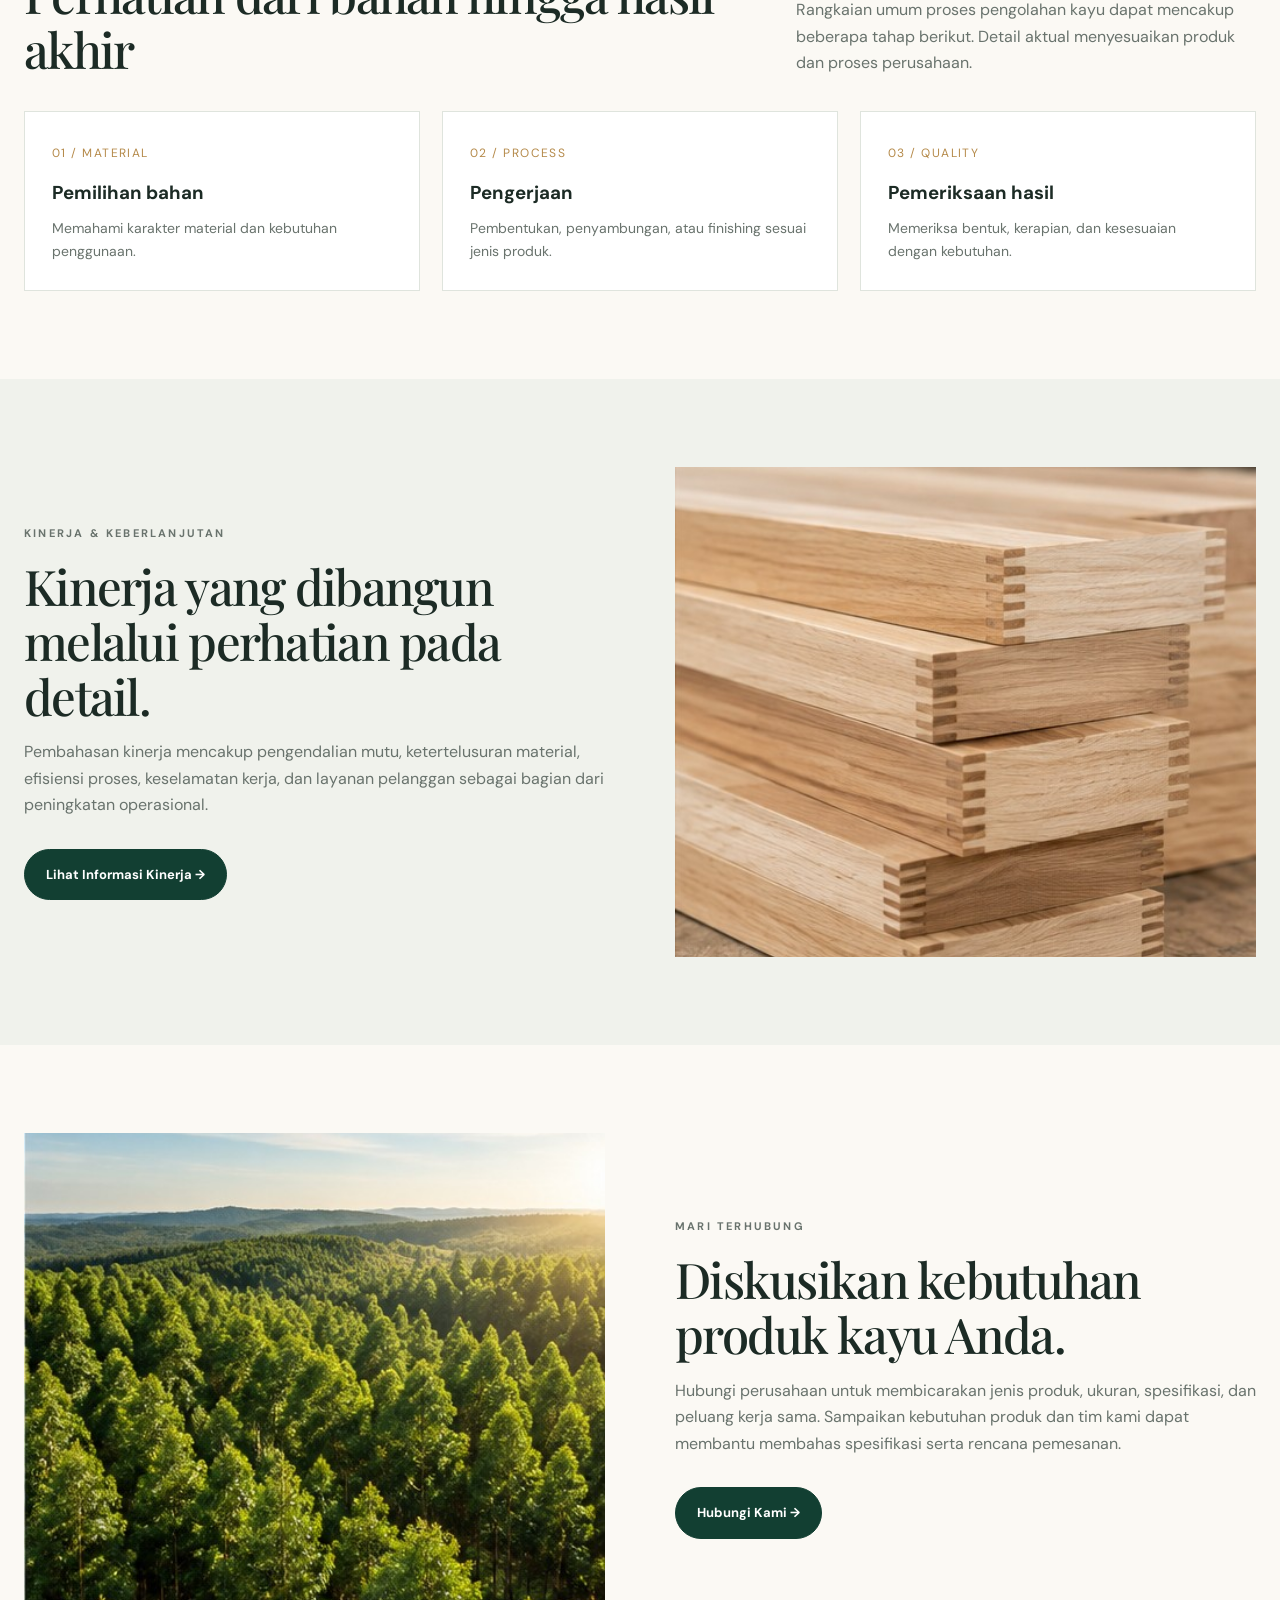
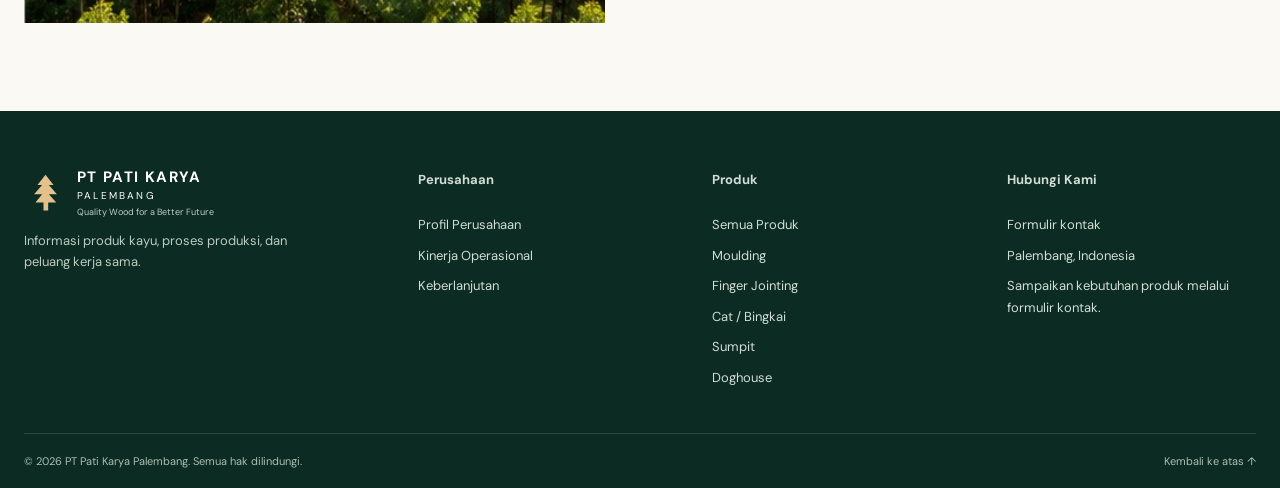
==== commit dc4acaf1: "Update website PT Pati Karya Palembang" ====
--- a/index.html
+++ b/index.html
@@ -1,7 +1,486 @@
-<!doctype html><html lang="id"><head><meta charset="utf-8"><meta name="viewport" content="width=device-width,initial-scale=1"><meta name="description" content="Website resmi PT Pati Karya Palembang, informasi perusahaan dan produk kayu."><meta name="theme-color" content="#123f32"><title>Beranda | PT Pati Karya Palembang</title><link rel="stylesheet" href="assets/css/style.css"></head><body id="top"><div class="topbar"><div class="container"><span>Produk kayu dengan perhatian pada kualitas dan detail.</span><span>PT Pati Karya Palembang · Indonesia</span></div></div><header class="header"><div class="container nav"><a class="brand" href="index.html"><span class="brand-mark"><svg viewBox="0 0 64 64"><path d="M32 5 20 20h7L15 34h12L17 46h12v12h7V46h12L37 34h12L37 20h7L32 5Z"/><path d="M8 54c10 3 17 1 24-4 7 5 14 7 24 4"/></svg></span><span class="brand-copy"><strong>PT PATI KARYA</strong><small>PALEMBANG</small><em>Quality Wood for a Better Future</em></span></a><button class="menu-toggle" aria-label="Buka navigasi" aria-expanded="false">☰</button><nav class="navlinks"><a class="current" href="index.html">Beranda</a><div class="navgroup"><button type="button" aria-haspopup="true">Perusahaan⌄</button><div class="dropdown"><a href="perusahaan.html">Profil Perusahaan</a><a href="kinerja.html">Kinerja Operasional</a><a href="keberlanjutan.html">Keberlanjutan</a></div></div><div class="navgroup"><button type="button" aria-haspopup="true">Produk⌄</button><div class="dropdown"><a href="produk.html">Semua Produk</a><a href="produk/moulding.html">Moulding</a><a href="produk/finger-jointing.html">Finger Jointing</a><a href="produk/cat-bingkai.html">Cat / Bingkai</a><a href="produk/sumpit.html">Sumpit</a><a href="produk/doghouse.html">Doghouse</a></div></div><a class="" href="berita.html">Berita & Laporan</a><a class="" href="kontak.html">Kontak</a></nav><a class="nav-cta" href="kontak.html">Hubungi Kami ↗</a></div></header><main><section class="hero"><div class="container hero-inner"><p class="eyebrow light">PENGOLAHAN PRODUK KAYU</p><h1>Mengolah Kayu dengan Presisi, <span>Membangun Nilai</span> dari Setiap Detail.</h1><p>PT Pati Karya Palembang menghadirkan produk kayu untuk beragam kebutuhan, dengan perhatian pada fungsi, kerapian, dan konsistensi hasil.</p><div class="hero-actions"><a class="btn gold" href="produk.html">Jelajahi Produk →</a><a class="btn ghost" href="perusahaan.html">Kenali Perusahaan</a></div></div><span class="hero-caption">Material · Craft · Quality</span></section>
-<section class="metric-band"><div class="container metrics"><div class="metric"><strong>5</strong><span>Kategori produk yang ditampilkan</span></div><div class="metric"><strong>Kayu</strong><span>Fokus material utama</span></div><div class="metric"><strong>Presisi</strong><span>Fokus pengerjaan</span></div><div class="metric"><strong>Mitra</strong><span>Terbuka untuk diskusi kebutuhan</span></div></div></section>
-<section class="section"><div class="container"><div class="section-head"><div><p class="eyebrow">PRODUK KAMI</p><h2>Produk kayu untuk beragam kebutuhan</h2></div><p>Jelajahi kategori produk dan temukan informasi yang relevan dengan kebutuhan Anda.</p></div><div class="grid product-grid"><article class="card"><img src="assets/img/moulding.jpg" alt="Moulding berbahan kayu"><div class="card-body"><h3>Moulding</h3><p>Profil kayu dekoratif untuk mempertegas detail interior, menyempurnakan tepi furnitur, serta memberi karakter pada dinding, pintu, dan kabinet. Tersedia dalam pilihan profil sederhana hingga dekoratif dengan fokus pada kerapian bentuk dan serat kayu.</p><a class="text-link" href="produk/moulding.html">Lihat produk <span>↗</span></a></div></article><article class="card"><img src="assets/img/finger-jointing.jpg" alt="Finger Jointing berbahan kayu"><div class="card-body"><h3>Finger Jointing</h3><p>Komponen kayu dengan sambungan berbentuk jari yang menyatukan potongan-potongan terpilih menjadi bagian lebih panjang. Solusi ini membantu pemanfaatan material secara efisien dan menghasilkan komponen dengan ukuran yang lebih konsisten.</p><a class="text-link" href="produk/finger-jointing.html">Lihat produk <span>↗</span></a></div></article><article class="card"><img src="assets/img/cat-bingkai.jpg" alt="Cat / Bingkai berbahan kayu"><div class="card-body"><h3>Cat / Bingkai</h3><p>Bingkai kayu untuk kebutuhan dekorasi, display, dan pelengkap interior. Perhatian diberikan pada ketepatan sudut, kerapian sambungan, kestabilan bentuk, dan kualitas permukaan agar produk siap masuk ke tahap finishing.</p><a class="text-link" href="produk/cat-bingkai.html">Lihat produk <span>↗</span></a></div></article><article class="card"><img src="assets/img/sumpit.jpg" alt="Sumpit berbahan kayu"><div class="card-body"><h3>Sumpit</h3><p>Sumpit kayu dengan bentuk ramping dan ringan untuk penggunaan makan serta kebutuhan layanan makanan. Permukaan dibuat nyaman digenggam, dengan perhatian pada ujung, kehalusan, dan keseragaman pasangan.</p><a class="text-link" href="produk/sumpit.html">Lihat produk <span>↗</span></a></div></article><article class="card"><img src="assets/img/doghouse.jpg" alt="Doghouse berbahan kayu"><div class="card-body"><h3>Doghouse</h3><p>Rumah anjing berbahan kayu yang dirancang sebagai tempat berteduh bagi hewan peliharaan. Bentuk atap, ukuran ruang, bukaan pintu, dan detail kaki dapat disesuaikan agar cocok dengan ukuran hewan dan area penempatan.</p><a class="text-link" href="produk/doghouse.html">Lihat produk <span>↗</span></a></div></article></div><p style="margin-top:28px"><a class="btn" href="produk.html">Lihat Semua Produk →</a></p></div></section>
-<section class="section alt"><div class="container split"><img class="split-image" src="assets/img/doghouse.jpg" alt="Pekerjaan dan proses di lingkungan industri"><div class="split-copy"><p class="eyebrow">TENTANG PERUSAHAAN</p><h2>Kualitas dibangun melalui proses yang konsisten.</h2><p>Berangkat dari kebutuhan pelanggan, pengolahan kayu memerlukan pemilihan material, pengerjaan yang cermat, dan pemeriksaan hasil akhir. Kami menyajikan pilihan produk untuk kebutuhan interior, perlengkapan makan, komponen kayu, dan kebutuhan hewan peliharaan.</p><a class="btn" href="perusahaan.html">Profil Perusahaan →</a></div></div></section>
-<section class="section"><div class="container"><div class="section-head"><div><p class="eyebrow">PROSES KERJA</p><h2>Perhatian dari bahan hingga hasil akhir</h2></div><p>Rangkaian umum proses pengolahan kayu dapat mencakup beberapa tahap berikut. Detail aktual menyesuaikan produk dan proses perusahaan.</p></div><div class="grid feature-grid"><article class="feature"><span class="num">01 / MATERIAL</span><h3>Pemilihan bahan</h3><p>Memahami karakter material dan kebutuhan penggunaan.</p></article><article class="feature"><span class="num">02 / PROCESS</span><h3>Pengerjaan</h3><p>Pembentukan, penyambungan, atau finishing sesuai jenis produk.</p></article><article class="feature"><span class="num">03 / QUALITY</span><h3>Pemeriksaan hasil</h3><p>Memeriksa bentuk, kerapian, dan kesesuaian dengan kebutuhan.</p></article></div></div></section>
-<section class="section alt"><div class="container split"><div class="split-copy"><p class="eyebrow">KINERJA & KEBERLANJUTAN</p><h2>Kinerja yang dibangun melalui perhatian pada detail.</h2><p>Pembahasan kinerja mencakup pengendalian mutu, ketertelusuran material, efisiensi proses, keselamatan kerja, dan layanan pelanggan sebagai bagian dari peningkatan operasional.</p><a class="btn" href="kinerja.html">Lihat Informasi Kinerja →</a></div><img class="split-image" src="assets/img/finger-jointing.jpg" alt="Tumpukan material kayu"></div></section>
-<section class="section"><div class="container split"><img class="split-image" src="assets/img/forest.jpg" alt="Hutan hijau"><div class="split-copy"><p class="eyebrow">MARI TERHUBUNG</p><h2>Diskusikan kebutuhan produk kayu Anda.</h2><p>Hubungi perusahaan untuk membicarakan jenis produk, ukuran, spesifikasi, dan peluang kerja sama. Sampaikan kebutuhan produk dan tim kami dapat membantu membahas spesifikasi serta rencana pemesanan.</p><a class="btn" href="kontak.html">Hubungi Kami →</a></div></div></section></main><footer class="footer"><div class="container footer-main"><div><a class="brand brand-footer" href="index.html"><span class="brand-mark"><svg viewBox="0 0 64 64"><path d="M32 5 20 20h7L15 34h12L17 46h12v12h7V46h12L37 34h12L37 20h7L32 5Z"/></svg></span><span class="brand-copy"><strong>PT PATI KARYA</strong><small>PALEMBANG</small><em>Quality Wood for a Better Future</em></span></a><p class="footer-tagline">Informasi produk kayu, proses produksi, dan peluang kerja sama.</p></div><div class="footer-links"><h3>Perusahaan</h3><a href="perusahaan.html">Profil Perusahaan</a><a href="kinerja.html">Kinerja Operasional</a><a href="keberlanjutan.html">Keberlanjutan</a></div><div class="footer-links"><h3>Produk</h3><a href="produk.html">Semua Produk</a><a href="produk/moulding.html">Moulding</a><a href="produk/finger-jointing.html">Finger Jointing</a><a href="produk/cat-bingkai.html">Cat / Bingkai</a><a href="produk/sumpit.html">Sumpit</a><a href="produk/doghouse.html">Doghouse</a></div><div class="footer-links"><h3>Hubungi Kami</h3><a href="kontak.html">Formulir kontak</a><span>Palembang, Indonesia</span><span>Sampaikan kebutuhan produk melalui formulir kontak.</span></div></div><div class="container footer-bottom"><span>© <span data-year></span> PT Pati Karya Palembang. Semua hak dilindungi.</span><a href="#top">Kembali ke atas ↑</a></div></footer><script src="assets/js/main.js"></script></body></html>+<!DOCTYPE html>
+<html lang="id">
+ <head>
+  <meta charset="utf-8"/>
+  <meta content="width=device-width,initial-scale=1" name="viewport"/>
+  <meta content="Website resmi PT Pati Karya Palembang, informasi perusahaan dan produk kayu." name="description"/>
+  <meta content="#123f32" name="theme-color"/>
+  <title>
+   Beranda | PT Pati Karya Palembang
+  </title>
+  <link href="assets/css/style.css" rel="stylesheet"/>
+ </head>
+ <body id="top">
+  <div class="topbar">
+   <div class="container">
+    <span>
+     Produk kayu dengan perhatian pada kualitas dan detail.
+    </span>
+    <span>
+     PT Pati Karya Palembang · Indonesia
+    </span>
+   </div>
+  </div>
+  <header class="header">
+   <div class="container nav">
+    <a class="brand" href="index.html">
+     <span class="brand-mark">
+      <svg viewBox="0 0 64 64">
+       <path d="M32 5 20 20h7L15 34h12L17 46h12v12h7V46h12L37 34h12L37 20h7L32 5Z">
+       </path>
+       <path d="M8 54c10 3 17 1 24-4 7 5 14 7 24 4">
+       </path>
+      </svg>
+     </span>
+     <span class="brand-copy">
+      <strong>
+       PT PATI KARYA
+      </strong>
+      <small>
+       PALEMBANG
+      </small>
+      <em>
+       Quality Wood for a Better Future
+      </em>
+     </span>
+    </a>
+    <button aria-expanded="false" aria-label="Buka navigasi" class="menu-toggle">
+     ☰
+    </button>
+    <nav class="navlinks">
+     <a class="current" href="index.html">
+      Beranda
+     </a>
+     <div class="navgroup">
+      <button aria-haspopup="true" type="button">
+       Perusahaan⌄
+      </button>
+      <div class="dropdown">
+       <a href="perusahaan.html">
+        Profil Perusahaan
+       </a>
+       <a href="kinerja.html">
+        Kinerja Operasional
+       </a>
+       <a href="keberlanjutan.html">
+        Keberlanjutan
+       </a>
+      </div>
+     </div>
+     <div class="navgroup">
+      <button aria-haspopup="true" type="button">
+       Produk⌄
+      </button>
+      <div class="dropdown">
+       <a href="produk.html">
+        Semua Produk
+       </a>
+       <a href="produk/moulding.html">
+        Moulding
+       </a>
+       <a href="produk/finger-jointing.html">
+        Finger Jointing
+       </a>
+       <a href="produk/cat-bingkai.html">
+        Cat / Bingkai
+       </a>
+       <a href="produk/sumpit.html">
+        Sumpit
+       </a>
+       <a href="produk/doghouse.html">
+        Doghouse
+       </a>
+      </div>
+     </div>
+     <a class="" href="berita.html">
+      Berita &amp; Laporan
+     </a>
+     <a class="" href="kontak.html">
+      Kontak
+     </a>
+    </nav>
+    <a class="nav-cta" href="kontak.html">
+     Hubungi Kami ↗
+    </a>
+   </div>
+  </header>
+  <main>
+   <section class="hero">
+    <div class="container hero-inner">
+     <p class="eyebrow light">
+      PENGOLAHAN PRODUK KAYU
+     </p>
+     <h1>
+      Mengolah Kayu dengan Presisi,
+      <span>
+       Membangun Nilai
+      </span>
+      dari Setiap Detail.
+     </h1>
+     <p>
+      PT Pati Karya Palembang menghadirkan produk kayu untuk beragam kebutuhan, dengan perhatian pada fungsi, kerapian, dan konsistensi hasil.
+     </p>
+     <div class="hero-actions">
+      <a class="btn gold" href="produk.html">
+       Jelajahi Produk →
+      </a>
+      <a class="btn ghost" href="perusahaan.html">
+       Kenali Perusahaan
+      </a>
+     </div>
+    </div>
+    <span class="hero-caption">
+     Material · Craft · Quality
+    </span>
+   </section>
+   <section class="metric-band">
+    <div class="container metrics">
+     <div class="metric">
+      <strong>
+       5
+      </strong>
+      <span>
+       Kategori produk yang ditampilkan
+      </span>
+     </div>
+     <div class="metric">
+      <strong>
+       Kayu
+      </strong>
+      <span>
+       Fokus material utama
+      </span>
+     </div>
+     <div class="metric">
+      <strong>
+       Presisi
+      </strong>
+      <span>
+       Fokus pengerjaan
+      </span>
+     </div>
+     <div class="metric">
+      <strong>
+       Mitra
+      </strong>
+      <span>
+       Terbuka untuk diskusi kebutuhan
+      </span>
+     </div>
+    </div>
+   </section>
+   <section class="section">
+    <div class="container">
+     <div class="section-head">
+      <div>
+       <p class="eyebrow">
+        PRODUK KAMI
+       </p>
+       <h2>
+        Produk kayu untuk beragam kebutuhan
+       </h2>
+      </div>
+      <p>
+       Jelajahi kategori produk dan temukan informasi yang relevan dengan kebutuhan Anda.
+      </p>
+     </div>
+     <div class="grid product-grid">
+      <article class="card">
+       <img alt="Moulding berbahan kayu" src="assets/img/moulding.jpg"/>
+       <div class="card-body">
+        <h3>
+         Moulding
+        </h3>
+        <p>
+         Profil kayu dekoratif untuk mempertegas detail interior, menyempurnakan tepi furnitur, serta memberi karakter pada dinding, pintu, dan kabinet. Tersedia dalam pilihan profil sederhana hingga dekoratif dengan fokus pada kerapian bentuk dan serat kayu.
+        </p>
+        <a class="text-link" href="produk/moulding.html">
+         Lihat produk
+         <span>
+          ↗
+         </span>
+        </a>
+       </div>
+      </article>
+      <article class="card">
+       <img alt="Finger Jointing berbahan kayu" src="assets/img/finger-jointing.jpg"/>
+       <div class="card-body">
+        <h3>
+         Finger Jointing
+        </h3>
+        <p>
+         Komponen kayu dengan sambungan berbentuk jari yang menyatukan potongan-potongan terpilih menjadi bagian lebih panjang. Solusi ini membantu pemanfaatan material secara efisien dan menghasilkan komponen dengan ukuran yang lebih konsisten.
+        </p>
+        <a class="text-link" href="produk/finger-jointing.html">
+         Lihat produk
+         <span>
+          ↗
+         </span>
+        </a>
+       </div>
+      </article>
+      <article class="card">
+       <img alt="Cat / Bingkai berbahan kayu" src="assets/img/cat-bingkai.jpg"/>
+       <div class="card-body">
+        <h3>
+         Cat / Bingkai
+        </h3>
+        <p>
+         Bingkai kayu untuk kebutuhan dekorasi, display, dan pelengkap interior. Perhatian diberikan pada ketepatan sudut, kerapian sambungan, kestabilan bentuk, dan kualitas permukaan agar produk siap masuk ke tahap finishing.
+        </p>
+        <a class="text-link" href="produk/cat-bingkai.html">
+         Lihat produk
+         <span>
+          ↗
+         </span>
+        </a>
+       </div>
+      </article>
+      <article class="card">
+       <img alt="Sumpit berbahan kayu" src="assets/img/sumpit.jpg"/>
+       <div class="card-body">
+        <h3>
+         Sumpit
+        </h3>
+        <p>
+         Sumpit kayu dengan bentuk ramping dan ringan untuk penggunaan makan serta kebutuhan layanan makanan. Permukaan dibuat nyaman digenggam, dengan perhatian pada ujung, kehalusan, dan keseragaman pasangan.
+        </p>
+        <a class="text-link" href="produk/sumpit.html">
+         Lihat produk
+         <span>
+          ↗
+         </span>
+        </a>
+       </div>
+      </article>
+      <article class="card">
+       <img alt="Doghouse berbahan kayu" src="assets/img/doghouse.jpg"/>
+       <div class="card-body">
+        <h3>
+         Doghouse
+        </h3>
+        <p>
+         Rumah anjing berbahan kayu yang dirancang sebagai tempat berteduh bagi hewan peliharaan. Bentuk atap, ukuran ruang, bukaan pintu, dan detail kaki dapat disesuaikan agar cocok dengan ukuran hewan dan area penempatan.
+        </p>
+        <a class="text-link" href="produk/doghouse.html">
+         Lihat produk
+         <span>
+          ↗
+         </span>
+        </a>
+       </div>
+      </article>
+     </div>
+     <p style="margin-top:28px">
+      <a class="btn" href="produk.html">
+       Lihat Semua Produk →
+      </a>
+     </p>
+    </div>
+   </section>
+   <section class="section alt">
+    <div class="container split">
+     <img alt="Proses pengerjaan detail produk kayu" class="split-image" src="https://images.unsplash.com/photo-1726912051143-3c732c0f580a?auto=format&amp;fit=crop&amp;w=1200&amp;q=85"/>
+     <div class="split-copy">
+      <p class="eyebrow">
+       TENTANG PERUSAHAAN
+      </p>
+      <h2>
+       Kualitas dibangun melalui proses yang konsisten.
+      </h2>
+      <p>
+       Berangkat dari kebutuhan pelanggan, pengolahan kayu memerlukan pemilihan material, pengerjaan yang cermat, dan pemeriksaan hasil akhir. Kami menyajikan pilihan produk untuk kebutuhan interior, perlengkapan makan, komponen kayu, dan kebutuhan hewan peliharaan.
+      </p>
+      <a class="btn" href="perusahaan.html">
+       Profil Perusahaan →
+      </a>
+     </div>
+    </div>
+   </section>
+   <section class="section">
+    <div class="container">
+     <div class="section-head">
+      <div>
+       <p class="eyebrow">
+        PROSES KERJA
+       </p>
+       <h2>
+        Perhatian dari bahan hingga hasil akhir
+       </h2>
+      </div>
+      <p>
+       Rangkaian umum proses pengolahan kayu dapat mencakup beberapa tahap berikut. Detail aktual menyesuaikan produk dan proses perusahaan.
+      </p>
+     </div>
+     <div class="grid feature-grid">
+      <article class="feature">
+       <span class="num">
+        01 / MATERIAL
+       </span>
+       <h3>
+        Pemilihan bahan
+       </h3>
+       <p>
+        Memahami karakter material dan kebutuhan penggunaan.
+       </p>
+      </article>
+      <article class="feature">
+       <span class="num">
+        02 / PROCESS
+       </span>
+       <h3>
+        Pengerjaan
+       </h3>
+       <p>
+        Pembentukan, penyambungan, atau finishing sesuai jenis produk.
+       </p>
+      </article>
+      <article class="feature">
+       <span class="num">
+        03 / QUALITY
+       </span>
+       <h3>
+        Pemeriksaan hasil
+       </h3>
+       <p>
+        Memeriksa bentuk, kerapian, dan kesesuaian dengan kebutuhan.
+       </p>
+      </article>
+     </div>
+    </div>
+   </section>
+   <section class="section alt">
+    <div class="container split">
+     <div class="split-copy">
+      <p class="eyebrow">
+       KINERJA &amp; KEBERLANJUTAN
+      </p>
+      <h2>
+       Kinerja yang dibangun melalui perhatian pada detail.
+      </h2>
+      <p>
+       Pembahasan kinerja mencakup pengendalian mutu, ketertelusuran material, efisiensi proses, keselamatan kerja, dan layanan pelanggan sebagai bagian dari peningkatan operasional.
+      </p>
+      <a class="btn" href="kinerja.html">
+       Lihat Informasi Kinerja →
+      </a>
+     </div>
+     <img alt="Tumpukan material kayu" class="split-image" src="assets/img/finger-jointing.jpg"/>
+    </div>
+   </section>
+   <section class="section">
+    <div class="container split">
+     <img alt="Hutan hijau" class="split-image" src="assets/img/forest.jpg"/>
+     <div class="split-copy">
+      <p class="eyebrow">
+       MARI TERHUBUNG
+      </p>
+      <h2>
+       Diskusikan kebutuhan produk kayu Anda.
+      </h2>
+      <p>
+       Hubungi perusahaan untuk membicarakan jenis produk, ukuran, spesifikasi, dan peluang kerja sama. Sampaikan kebutuhan produk dan tim kami dapat membantu membahas spesifikasi serta rencana pemesanan.
+      </p>
+      <a class="btn" href="kontak.html">
+       Hubungi Kami →
+      </a>
+     </div>
+    </div>
+   </section>
+  </main>
+  <footer class="footer">
+   <div class="container footer-main">
+    <div>
+     <a class="brand brand-footer" href="index.html">
+      <span class="brand-mark">
+       <svg viewBox="0 0 64 64">
+        <path d="M32 5 20 20h7L15 34h12L17 46h12v12h7V46h12L37 34h12L37 20h7L32 5Z">
+        </path>
+       </svg>
+      </span>
+      <span class="brand-copy">
+       <strong>
+        PT PATI KARYA
+       </strong>
+       <small>
+        PALEMBANG
+       </small>
+       <em>
+        Quality Wood for a Better Future
+       </em>
+      </span>
+     </a>
+     <p class="footer-tagline">
+      Informasi produk kayu, proses produksi, dan peluang kerja sama.
+     </p>
+    </div>
+    <div class="footer-links">
+     <h3>
+      Perusahaan
+     </h3>
+     <a href="perusahaan.html">
+      Profil Perusahaan
+     </a>
+     <a href="kinerja.html">
+      Kinerja Operasional
+     </a>
+     <a href="keberlanjutan.html">
+      Keberlanjutan
+     </a>
+    </div>
+    <div class="footer-links">
+     <h3>
+      Produk
+     </h3>
+     <a href="produk.html">
+      Semua Produk
+     </a>
+     <a href="produk/moulding.html">
+      Moulding
+     </a>
+     <a href="produk/finger-jointing.html">
+      Finger Jointing
+     </a>
+     <a href="produk/cat-bingkai.html">
+      Cat / Bingkai
+     </a>
+     <a href="produk/sumpit.html">
+      Sumpit
+     </a>
+     <a href="produk/doghouse.html">
+      Doghouse
+     </a>
+    </div>
+    <div class="footer-links">
+     <h3>
+      Hubungi Kami
+     </h3>
+     <a href="kontak.html">
+      Formulir kontak
+     </a>
+     <span>
+      Palembang, Indonesia
+     </span>
+     <span>
+      Sampaikan kebutuhan produk melalui formulir kontak.
+     </span>
+    </div>
+   </div>
+   <div class="container footer-bottom">
+    <span>
+     ©
+     <span data-year="">
+     </span>
+     PT Pati Karya Palembang. Semua hak dilindungi.
+    </span>
+    <a href="#top">
+     Kembali ke atas ↑
+    </a>
+   </div>
+  </footer>
+  <script src="assets/js/main.js">
+  </script>
+ </body>
+</html>
+
+<link rel="icon" type="image/png" href="assets/img/logo.png">
